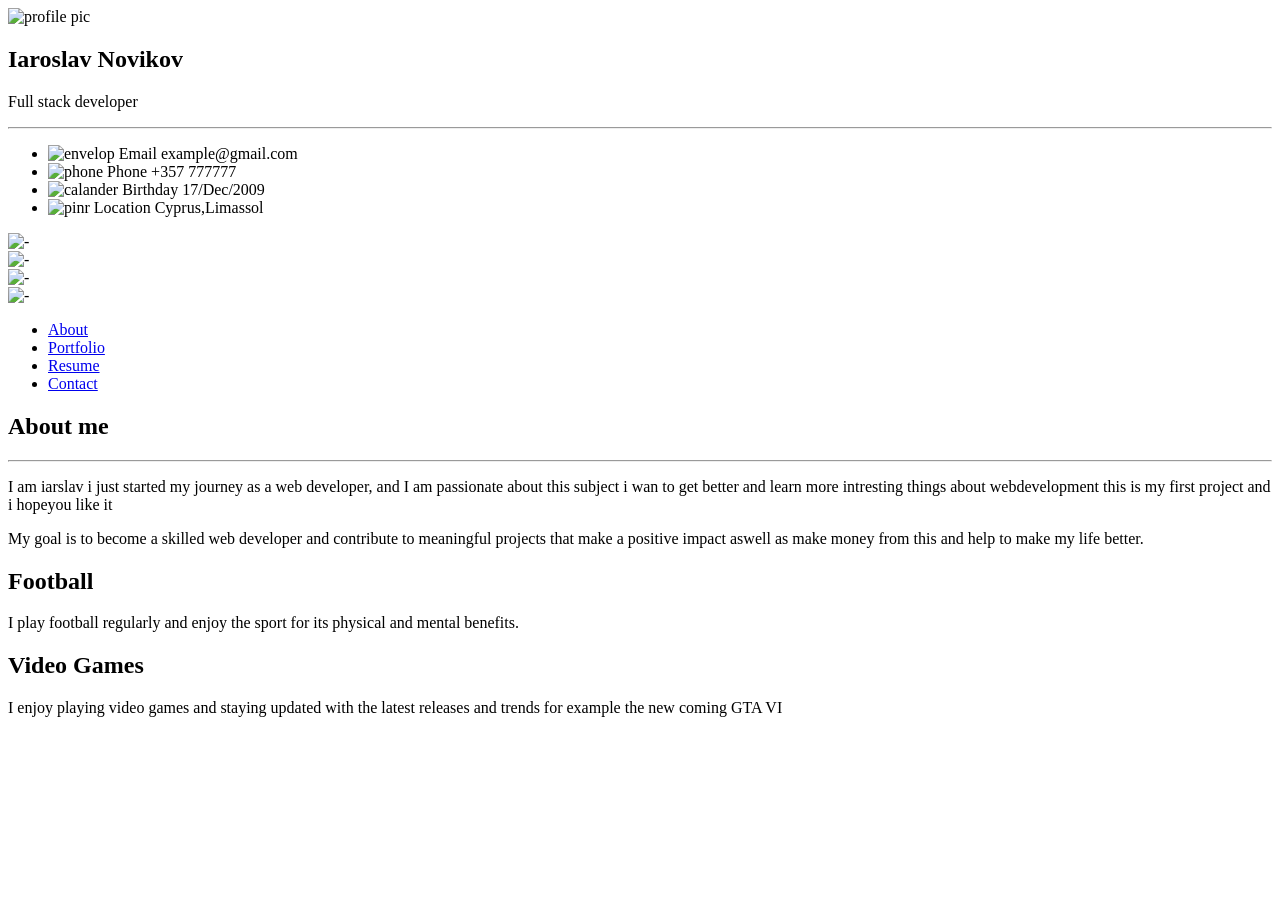
==== index.html @ ecafda8c "Add initial index.html for personal webpage This is the initial commit of the index.html file, which" ====
<!DOCTYPE html>
<html lang="en">
    <head>
        <meta charset="utf-8">
        <meta name="viewport" content="width=device-width, initial-scale=1">
        <title>About me</title>
        <link rel="stylesheet" href="style.css">
    </head>

    <body>
        <aside>
            <img class="profile-picture" src="laptop.avif" alt="profile pic">
            <h2>Iaroslav Novikov</h2>
            <section id="fullstack">
            <p>Full stack developer</p>
            </section>

            <hr class="sidebar">
            <ul>
                <li>
                    <div class="contact-info">
                        <img class="credentials" src="envelop.jpg" alt="envelop">
                        <span class="contact-label">Email</span>
                        <span class="contact-detail">example@gmail.com</span>
                    </div>
                </li>
                <li>
                    <div class="contact-info">
                        <img class="credentials" src="phone.webp" alt="phone">
                        <span class="contact-label">Phone</span>
                        <span class="contact-detail">+357 777777</span>
                    </div>
                </li>
                <li>
                    <div class="contact-info">
                        <img class="credentials" src="calender.jpg" alt="calander">
                        <span class="contact-label">Birthday</span>
                        <span class="contact-detail">17/Dec/2009</span>
                    </div>
                </li>
                <li>
                    <div class="contact-info">
                        <img class="credentials" src="pin.jpg" alt="pinr">
                        <span class="contact-label">Location</span>
                        <span class="contact-detail">Cyprus,Limassol</span>
                    </div>
                </li>
            </ul>
            <div class="icons">
                
                <div class="items"><img src="Screenshot 2026-10-30 205505.png" alt="-"></div>
                <div class="items"><img src="Screenshot 2026-10-30 205511.png" alt="-"></div>
                <div class="items"><img src="Screenshot 2026-10-30 205517.png" alt="-"></div>
                <div class="items"><img src="Screenshot 2026-10-30 205523.png" alt="-"></div>

            </div>
        </aside>

        <main>
            <header>
                <nav aria-label="Main navigation">
                    <ul>
                        <li><a href="#about">About</a></li>
                        <li><a href="#portfolio">Portfolio</a></li>
                        <li><a href="#resume">Resume</a></li>
                        <li><a href="#contact">Contact</a></li>
                    </ul>
                </nav>
            </header>

            <section id="about">
                <h1>About me</h1>
                <hr class="Divider-about">
                <p> I am iarslav i just started my journey as a web developer, and I am passionate about this subject i  wan to get better and learn more intresting things about webdevelopment this is my first project and i hopeyou like it </p>
                <p>My goal is to become a skilled web developer and contribute to meaningful projects that make a positive impact aswell as make money from this and help to make my life better.</p>
            </section>

            <section id="services">
                <div class="grid-container">
                    <article class="itemss">
                        <h2>Football</h2>
                        <p>I play football regularly and enjoy the sport for its physical and mental benefits.</p>
                    </article>
                    <article class="itemss">
                        <h2>Video Games</h2>
                        <p>I enjoy playing video games and staying updated with the latest releases and trends for example the new coming GTA VI</p>
                    </article>
                </div>
            </section>
        </main>
        
        </section>

    </body>
    
</html>
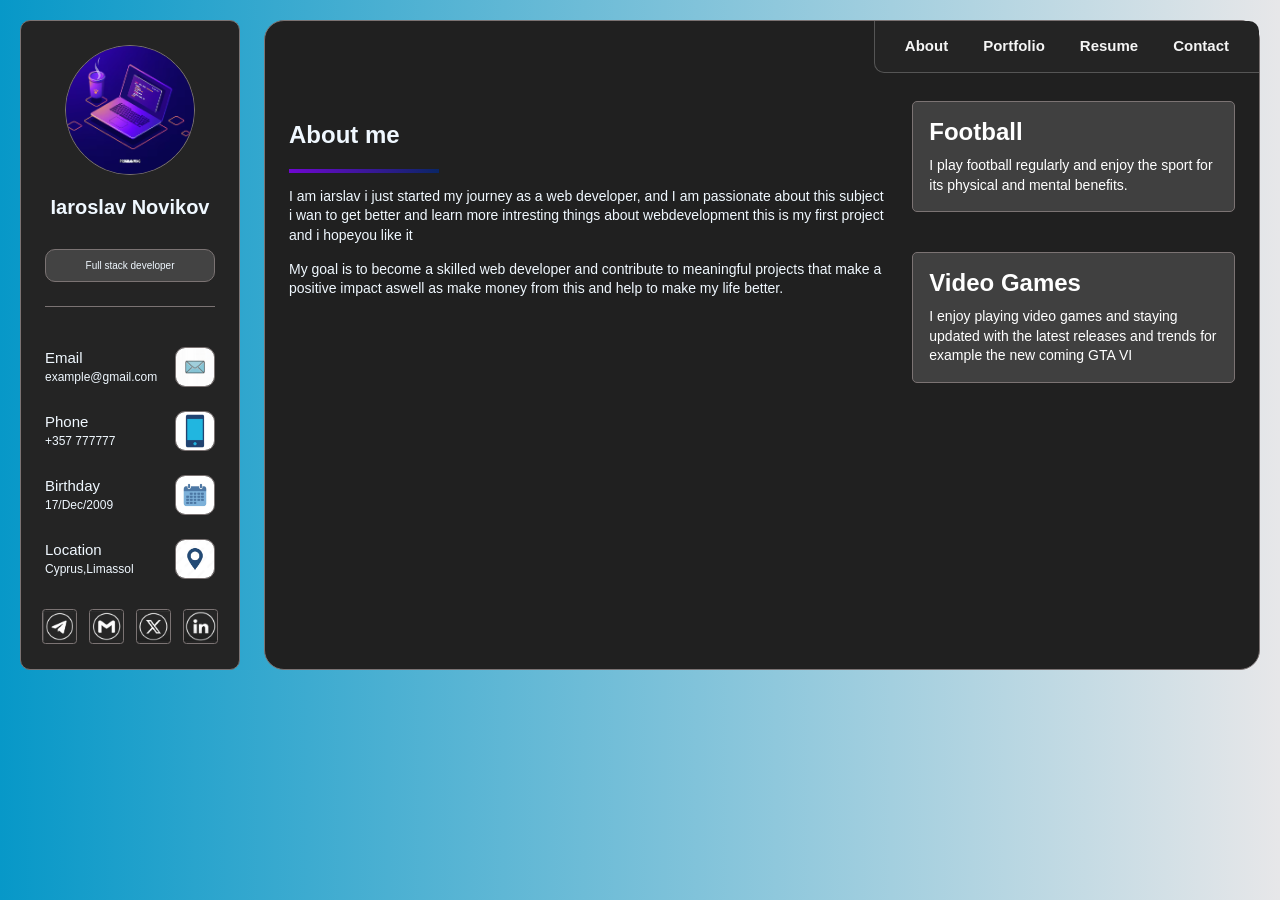
==== commit d08f9837: "Add files via upload" ====
--- a/index.html
+++ b/index.html
@@ -1,96 +1,96 @@
-<!DOCTYPE html>
-<html lang="en">
-    <head>
-        <meta charset="utf-8">
-        <meta name="viewport" content="width=device-width, initial-scale=1">
-        <title>About me</title>
-        <link rel="stylesheet" href="style.css">
-    </head>
-
-    <body>
-        <aside>
-            <img class="profile-picture" src="laptop.avif" alt="profile pic">
-            <h2>Iaroslav Novikov</h2>
-            <section id="fullstack">
-            <p>Full stack developer</p>
-            </section>
-
-            <hr class="sidebar">
-            <ul>
-                <li>
-                    <div class="contact-info">
-                        <img class="credentials" src="envelop.jpg" alt="envelop">
-                        <span class="contact-label">Email</span>
-                        <span class="contact-detail">example@gmail.com</span>
-                    </div>
-                </li>
-                <li>
-                    <div class="contact-info">
-                        <img class="credentials" src="phone.webp" alt="phone">
-                        <span class="contact-label">Phone</span>
-                        <span class="contact-detail">+357 777777</span>
-                    </div>
-                </li>
-                <li>
-                    <div class="contact-info">
-                        <img class="credentials" src="calender.jpg" alt="calander">
-                        <span class="contact-label">Birthday</span>
-                        <span class="contact-detail">17/Dec/2009</span>
-                    </div>
-                </li>
-                <li>
-                    <div class="contact-info">
-                        <img class="credentials" src="pin.jpg" alt="pinr">
-                        <span class="contact-label">Location</span>
-                        <span class="contact-detail">Cyprus,Limassol</span>
-                    </div>
-                </li>
-            </ul>
-            <div class="icons">
-                
-                <div class="items"><img src="Screenshot 2026-10-30 205505.png" alt="-"></div>
-                <div class="items"><img src="Screenshot 2026-10-30 205511.png" alt="-"></div>
-                <div class="items"><img src="Screenshot 2026-10-30 205517.png" alt="-"></div>
-                <div class="items"><img src="Screenshot 2026-10-30 205523.png" alt="-"></div>
-
-            </div>
-        </aside>
-
-        <main>
-            <header>
-                <nav aria-label="Main navigation">
-                    <ul>
-                        <li><a href="#about">About</a></li>
-                        <li><a href="#portfolio">Portfolio</a></li>
-                        <li><a href="#resume">Resume</a></li>
-                        <li><a href="#contact">Contact</a></li>
-                    </ul>
-                </nav>
-            </header>
-
-            <section id="about">
-                <h1>About me</h1>
-                <hr class="Divider-about">
-                <p> I am iarslav i just started my journey as a web developer, and I am passionate about this subject i  wan to get better and learn more intresting things about webdevelopment this is my first project and i hopeyou like it </p>
-                <p>My goal is to become a skilled web developer and contribute to meaningful projects that make a positive impact aswell as make money from this and help to make my life better.</p>
-            </section>
-
-            <section id="services">
-                <div class="grid-container">
-                    <article class="itemss">
-                        <h2>Football</h2>
-                        <p>I play football regularly and enjoy the sport for its physical and mental benefits.</p>
-                    </article>
-                    <article class="itemss">
-                        <h2>Video Games</h2>
-                        <p>I enjoy playing video games and staying updated with the latest releases and trends for example the new coming GTA VI</p>
-                    </article>
-                </div>
-            </section>
-        </main>
-        
-        </section>
-
-    </body>
-    
-</html>
+<!DOCTYPE html>
+<html lang="en">
+    <head>
+        <meta charset="utf-8">
+        <meta name="viewport" content="width=device-width, initial-scale=1">
+        <title>About me</title>
+        <link rel="stylesheet" href="style.css">
+    </head>
+
+    <body>
+        <aside>
+            <img class="profile-picture" src="laptop.avif" alt="profile pic">
+            <h2>Iaroslav Novikov</h2>
+            <section id="fullstack">
+            <p>Full stack developer</p>
+            </section>
+
+            <hr class="sidebar">
+            <ul>
+                <li>
+                    <div class="contact-info">
+                        <img class="credentials" src="envelop.jpg" alt="envelop">
+                        <span class="contact-label">Email</span>
+                        <span class="contact-detail">example@gmail.com</span>
+                    </div>
+                </li>
+                <li>
+                    <div class="contact-info">
+                        <img class="credentials" src="phone.webp" alt="phone">
+                        <span class="contact-label">Phone</span>
+                        <span class="contact-detail">+357 777777</span>
+                    </div>
+                </li>
+                <li>
+                    <div class="contact-info">
+                        <img class="credentials" src="calender.jpg" alt="calander">
+                        <span class="contact-label">Birthday</span>
+                        <span class="contact-detail">17/Dec/2009</span>
+                    </div>
+                </li>
+                <li>
+                    <div class="contact-info">
+                        <img class="credentials" src="pin.jpg" alt="pinr">
+                        <span class="contact-label">Location</span>
+                        <span class="contact-detail">Cyprus,Limassol</span>
+                    </div>
+                </li>
+            </ul>
+            <div class="icons">
+                
+                <div class="items"><img src="Screenshot 2026-10-30 205505.png" alt="-"></div>
+                <div class="items"><img src="Screenshot 2026-10-30 205511.png" alt="-"></div>
+                <div class="items"><img src="Screenshot 2026-10-30 205517.png" alt="-"></div>
+                <div class="items"><img src="Screenshot 2026-10-30 205523.png" alt="-"></div>
+
+            </div>
+        </aside>
+
+        <main>
+            <header>
+                <nav aria-label="Main navigation">
+                    <ul>
+                        <li><a href="#about">About</a></li>
+                        <li><a href="#portfolio">Portfolio</a></li>
+                        <li><a href="#resume">Resume</a></li>
+                        <li><a href="#contact">Contact</a></li>
+                    </ul>
+                </nav>
+            </header>
+
+            <section id="about">
+                <h1>About me</h1>
+                <hr class="Divider-about">
+                <p> I am iarslav i just started my journey as a web developer, and I am passionate about this subject i  wan to get better and learn more intresting things about webdevelopment this is my first project and i hopeyou like it </p>
+                <p>My goal is to become a skilled web developer and contribute to meaningful projects that make a positive impact aswell as make money from this and help to make my life better.</p>
+            </section>
+
+            <section id="services">
+                <div class="grid-container">
+                    <article class="itemss">
+                        <h2>Football</h2>
+                        <p>I play football regularly and enjoy the sport for its physical and mental benefits.</p>
+                    </article>
+                    <article class="itemss">
+                        <h2>Video Games</h2>
+                        <p>I enjoy playing video games and staying updated with the latest releases and trends for example the new coming GTA VI</p>
+                    </article>
+                </div>
+            </section>
+        </main>
+        
+        </section>
+
+    </body>
+    
+</html>
--- a/style.css
+++ b/style.css
@@ -0,0 +1,336 @@
+* {
+    box-sizing: border-box;
+}
+
+h1{ opacity: 0;
+    animation-name: appear;
+    animation-delay: 3s;
+    animation-duration: 3s;
+    animation-fill-mode: forwards;}
+
+html{ 
+    background: linear-gradient(90deg, #0798c8, #e7e7e9);
+    font-family: Arial, Helvetica, sans-serif;
+}
+
+
+nav ul {
+    list-style:none;
+    display:flex;
+    gap: 35px;
+    margin: 0;
+    padding: 0;
+    
+    
+}
+nav {
+    padding: 16px 30px;
+    border-radius: 0 10px 0 10px;
+    border-left: 1px solid #555;
+    border-bottom: 1px solid #555;
+    background-color: #242424;
+}
+nav a{
+    color:whitesmoke;
+    text-decoration:none;
+    font-size:15px;
+    font-family: arial;
+    font-weight: bold;
+    
+}
+body{
+    display: grid;
+    grid-template-columns: 220px minmax(0, 1fr);
+    align-items: flex-start;
+    gap: 24px;
+    background: linear-gradient(90deg, #0798c8, #e7e7e9);
+    margin: 20px;
+    color:aliceblue
+}
+
+aside{
+    background-color: #242424;
+    width: 220px;
+    min-height: 650px;
+    flex-shrink: 0;
+    padding: 4px;
+    border: 1px solid #7b7373;
+    border-radius: 10px;   
+    text-align:center;
+    font-family: Arial, Helvetica, sans-serif;
+    box-sizing: border-box;
+    padding: 24px;
+}
+
+.icons {
+
+    display: flex;
+    align-items: center;
+    justify-content: center;
+    gap: 12px;
+}
+
+.items {
+    display: flex;
+}
+
+.items img {
+    display: block;
+    width: 35px;
+    height: 35px;
+    object-fit: contain;
+    border: 1px solid #7b7373;
+    border-radius: 10%;
+    margin-top: 15px;
+}
+
+
+aside ul { 
+    display:flex;
+    flex-direction: column;
+    gap: 24px;
+    margin-top: 24px;
+    padding: 16px 0 0;
+    text-align: left; 
+    margin-left: 0;
+    list-style:none;
+    font-family: "Segoe UI", sans-serif;
+    font-size: 15px;
+}
+
+.contact-info {
+    display: grid;
+    grid-template-columns: minmax(0, 1fr) 40px;
+    column-gap: 12px;
+    align-items: center;
+}
+
+.contact-label {
+    grid-column: 1;
+    grid-row: 1;
+}
+
+.contact-detail {
+    grid-column: 1;
+    grid-row: 2;
+    font-size: 12px;
+    min-width: 0;
+    overflow-wrap: anywhere;
+}
+
+.sidebar{
+    border: 0;
+    border-bottom: 1px solid #7b7373;
+    margin: 24px 0;
+}
+
+aside h2 {
+ 
+    font-size: 20px;
+}
+    
+#fullstack{ text-align: center;
+    background-color: #66666675;
+    border: 1px solid #7b7373;
+    border-radius: 10px;
+    margin-top: 30px;
+    font-family: Arial, Helvetica, sans-serif;
+    font-size: 10px;
+}
+
+.profile-picture {
+    object-fit: cover;
+    height: 130px;
+    width: 130px;
+    background-color: #474444;
+    border: 1px solid #7b7373;
+    border-radius: 20px;
+    animation-name: animation;
+    animation-duration: 3s;
+    animation-fill-mode: forwards;
+}
+
+@keyframes animation {
+
+    0%{ scale: 1.5;}
+    100%{ border-radius: 50%;
+        transform: rotate(360deg);}
+
+}
+
+.credentials{
+    grid-column: 2;
+    grid-row: 1 / span 2;
+    object-fit: cover;
+    width: 40px;
+    height: 40px;
+    border: 1px solid #7b7373;
+    border-radius: 10px;
+}
+
+header{
+    display: flex;
+    justify-content: flex-end;
+    position: absolute;
+    top: 0px;
+    right: 0px;
+}
+main{
+    display: grid;
+    grid-template-columns: minmax(0, 1.3fr) minmax(260px, 0.7fr);
+    align-items: stretch;
+    gap: 24px;
+    position: relative;
+    min-height: 650px;
+    flex: none;
+    width: 100%;
+    min-width: 0;
+    background-color: #202020;
+    border: 1px solid #7b7373;
+    border-radius: 20px;
+    padding: 80px 24px 24px;
+    animation-name: appear;
+    animation-duration: 3s;
+    animation-fill-mode: forwards;
+
+    
+}
+
+
+
+.lower-panel {
+    grid-column: 1 / -1;
+    background-color: #202020;
+    border: 1px solid #7b7373;
+    border-radius: 20px;
+    padding: 24px;
+    
+}
+
+#about p {
+    max-width: 700px;
+    font-size: 14px;
+    line-height: 1.4;
+    margin-bottom: 14px;
+    opacity: 0;
+    animation-name: appear;
+    animation-delay: 3s;
+    animation-duration: 3s;
+    animation-fill-mode: forwards;
+    
+}
+
+.Divider-about{
+    position: relative;
+    background: linear-gradient( 90deg, #6f07d0, #0a2666);
+    border: 0;
+    height: 4px;
+    width: 150px;
+    margin: 0;
+    opacity: 0;
+    animation-name: appear1;
+    animation-delay: 4s;
+    animation-duration: 3s;
+    animation-fill-mode: forwards;
+}
+
+@keyframes appear1 {
+    0%{opacity: 0;
+    transform: translateX(100px)}
+    
+    100%{ opacity: 1; 
+    transform: translateX(0px)}
+}
+
+.grid-container{
+    display: grid;
+    grid-template-columns: minmax(0, 1fr);
+    gap: 40px;
+}
+
+.itemss{
+    display: flex;
+    flex-direction: column;
+    align-items: flex-start;
+    margin: 0;
+    background-color: #66666675;
+    color: #ffffff;
+    padding: 16px;
+    border: 1px solid #7b7373;
+    border-radius: 5px;
+    opacity: 0;
+    animation-name: appear;
+    animation-delay: 3s;
+    animation-duration: 3s;
+    animation-fill-mode: forwards;
+}
+
+@keyframes appear {
+    0%{opacity: 0;
+    transform: translateY(100px)}
+    100%{ opacity: 1; 
+    transform: translateY(0px)}
+}
+
+.itemss h2,
+.itemss p {
+    margin: 0;
+}
+
+.itemss p {
+    margin-top: 10px;
+    font-size: 14px;
+    line-height: 1.4;
+}
+
+@media (max-width: 1000px) {
+    main {
+        grid-template-columns: minmax(0, 1fr);
+    }
+}
+
+nav a {
+    display: inline-block;
+    transition: all 0.4s ease;
+    border-bottom: 2px solid transparent;
+}
+nav a:hover {
+    border-color:#0798c8;
+    color: #0798c8;
+    transform: scale(1.2);
+}
+
+.lower-panel {
+    grid-column: 1 / -1;
+    background-color: #202020;
+    border: 1px solid #7b7373;
+    border-radius: 20px;
+    padding: 24px;
+    min-height: 550px;
+    
+}
+
+.About{
+    text-align: center;
+}
+
+.Grid_portfilo{
+
+    display: grid;
+    grid-template-columns: 200px 200px 200px;
+    grid-template-rows: 200px 200px 200px;
+    justify-content: center;
+    gap: 50px;
+    grid-template-areas:
+    "box-1 box-2 box-2 box-3"
+    "box-4 box-2 box-2 box-5";
+}
+
+.Portflio_items{
+    color: black;
+    font-weight: bold;
+    background-color: white;
+    padding: 20px;
+    border-radius: 20px;
+    border: 1px red solid;
+}
